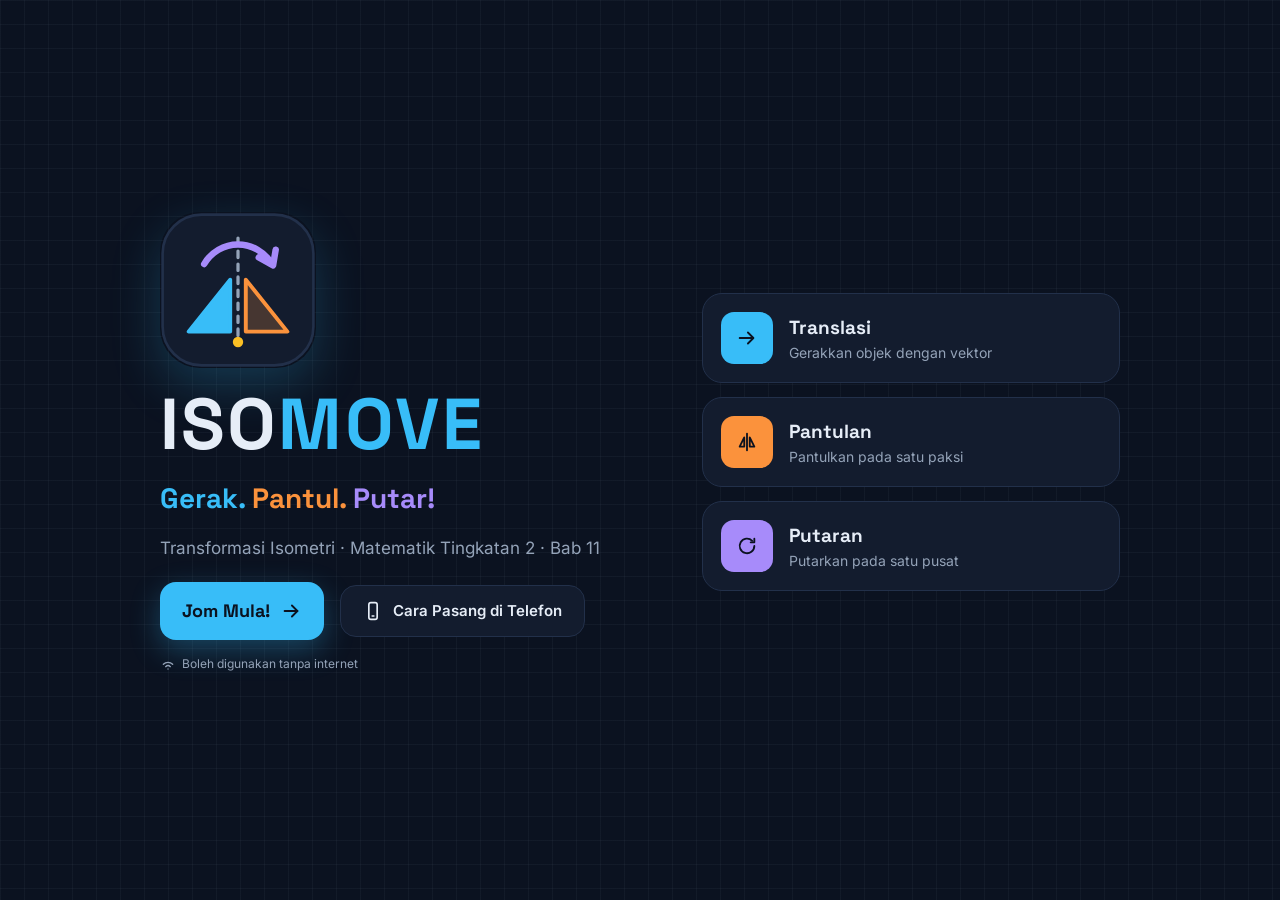
==== index.html @ 56fde545 "Fasa 1: kerangka PWA ISOMOVE Skrin pembuka, utama, simulasi (pratonton), nota/latihan/kuiz (akan dat" ====
<!doctype html>
<html lang="ms">
<head>
  <meta charset="utf-8">
  <meta name="viewport" content="width=device-width, initial-scale=1, viewport-fit=cover">
  <title>ISOMOVE – Transformasi Isometri</title>
  <meta name="description" content="Simulasi, nota, latihan dan kuiz Transformasi Isometri untuk Matematik Tingkatan 2, Bab 11.">
  <meta name="theme-color" content="#0B1220">
  <link rel="manifest" href="manifest.json">
  <link rel="icon" href="favicon.svg" type="image/svg+xml">
  <link rel="apple-touch-icon" href="icons/apple-touch-icon.png">
  <meta name="apple-mobile-web-app-capable" content="yes">
  <meta name="mobile-web-app-capable" content="yes">
  <meta name="apple-mobile-web-app-title" content="ISOMOVE">
  <meta name="apple-mobile-web-app-status-bar-style" content="black-translucent">
  <link rel="preload" href="fonts/inter-latin-400-normal.woff2" as="font" type="font/woff2" crossorigin>
  <link rel="preload" href="fonts/space-grotesk-latin-700-normal.woff2" as="font" type="font/woff2" crossorigin>
  <link rel="stylesheet" href="css/style.css">
</head>
<body>
  <div class="layout">
    <!-- Menu sisi (laptop) -->
    <aside class="sidebar">
      <a href="#/" class="brand" aria-label="ISOMOVE – skrin pembuka">
        <img src="icons/logo.svg" alt="" width="44" height="44">
        <span class="wordmark">ISO<span>MOVE</span></span>
      </a>
      <nav class="side-nav" aria-label="Navigasi utama" data-nav></nav>
      <p class="offline-note"><span data-icon="wifi"></span> Boleh digunakan tanpa internet</p>
    </aside>

    <!-- Kandungan -->
    <main id="view" class="view" tabindex="-1"></main>

    <!-- Navigasi bawah (telefon) -->
    <nav class="bottom-nav" aria-label="Navigasi utama" data-nav></nav>
  </div>

  <div class="toast" id="toast" role="status" aria-live="polite"></div>

  <noscript><p style="padding:24px;color:#E6EDF7">ISOMOVE memerlukan JavaScript. Sila hidupkan JavaScript dalam pelayar anda.</p></noscript>
  <script src="js/app.js"></script>
</body>
</html>
---- css/style.css ----
/* ===== ISOMOVE – gaya utama ===== */
@font-face { font-family: 'Inter'; font-weight: 400; font-display: swap; src: url('../fonts/inter-latin-400-normal.woff2') format('woff2'); }
@font-face { font-family: 'Inter'; font-weight: 600; font-display: swap; src: url('../fonts/inter-latin-600-normal.woff2') format('woff2'); }
@font-face { font-family: 'Inter'; font-weight: 700; font-display: swap; src: url('../fonts/inter-latin-700-normal.woff2') format('woff2'); }
@font-face { font-family: 'Space Grotesk'; font-weight: 500; font-display: swap; src: url('../fonts/space-grotesk-latin-500-normal.woff2') format('woff2'); }
@font-face { font-family: 'Space Grotesk'; font-weight: 700; font-display: swap; src: url('../fonts/space-grotesk-latin-700-normal.woff2') format('woff2'); }

:root {
  --bg: #0B1220;
  --surface: #131C2E;
  --nav: #0E1626;
  --border: #22304A;
  --text: #E6EDF7;
  --muted: #94A3B8;
  --translasi: #38BDF8;
  --pantulan: #FB923C;
  --putaran: #A78BFA;
  --amber: #FBBF24;
  --green: #34D399;
  --head: 'Space Grotesk', system-ui, sans-serif;
  --body: 'Inter', system-ui, -apple-system, 'Segoe UI', sans-serif;
  --radius: 20px;
  --safe-bottom: env(safe-area-inset-bottom, 0px);
}

* { box-sizing: border-box; }
[hidden] { display: none !important; }
html, body { margin: 0; height: 100%; }
body {
  background-color: var(--bg);
  background-image:
    linear-gradient(rgba(148,163,184,0.06) 1px, transparent 1px),
    linear-gradient(90deg, rgba(148,163,184,0.06) 1px, transparent 1px);
  background-size: 24px 24px;
  color: var(--text);
  font-family: var(--body);
  -webkit-font-smoothing: antialiased;
  -webkit-tap-highlight-color: transparent;
}
a { color: var(--translasi); }
button { font: inherit; }
h1, h2, h3 { margin: 0; }
p { margin: 0; }
svg { flex: none; }
:focus-visible { outline: 3px solid var(--translasi); outline-offset: 2px; border-radius: 8px; }

.wordmark { font-family: var(--head); font-weight: 700; letter-spacing: 0.03em; color: var(--text); }
.wordmark span { color: var(--translasi); }

/* ===== Susun atur ===== */
.layout { min-height: 100%; display: flex; flex-direction: column; }
.view { flex: 1; outline: none; padding: 24px 20px calc(110px + var(--safe-bottom)); max-width: 1040px; width: 100%; margin: 0 auto; }
.sidebar { display: none; }

/* Navigasi bawah (telefon) */
.bottom-nav {
  position: fixed; left: 0; right: 0; bottom: 0; z-index: 20;
  display: flex; justify-content: space-around; align-items: center;
  padding: 8px 8px calc(14px + var(--safe-bottom));
  background: var(--nav); border-top: 1px solid var(--border);
}
.bottom-nav a {
  display: flex; flex-direction: column; align-items: center; justify-content: center; gap: 4px;
  min-width: 62px; min-height: 52px; border-radius: 14px;
  color: var(--muted); text-decoration: none; font-size: 11px; font-weight: 600;
}
.bottom-nav a.active { color: var(--translasi); background: rgba(56,189,248,0.12); }
.bottom-nav a.nav-sim { margin-top: -34px; gap: 6px; color: var(--putaran); font-weight: 700; background: none; }
.bottom-nav a.nav-sim .sim-circle {
  width: 62px; height: 62px; border-radius: 999px; display: flex; align-items: center; justify-content: center;
  background: var(--putaran); color: var(--bg);
  box-shadow: 0 0 0 5px var(--bg), 0 10px 26px rgba(167,139,250,0.40);
}
.bottom-nav a.nav-sim.active .sim-circle { box-shadow: 0 0 0 5px var(--bg), 0 0 0 7px var(--putaran), 0 10px 26px rgba(167,139,250,0.45); }

/* Skrin penuh tanpa navigasi (pembuka, cara pasang) */
body.fullscreen .bottom-nav, body.fullscreen .sidebar { display: none !important; }
body.fullscreen .view { padding-bottom: calc(32px + var(--safe-bottom)); }

/* ===== Laptop / skrin lebar ===== */
@media (min-width: 900px) {
  .layout { flex-direction: row; }
  .bottom-nav { display: none; }
  .sidebar {
    display: flex; flex-direction: column; gap: 28px;
    position: sticky; top: 0; height: 100vh; width: 250px; flex: none;
    padding: 28px 20px; background: var(--nav); border-right: 1px solid var(--border);
  }
  .brand { display: flex; align-items: center; gap: 12px; text-decoration: none; }
  .brand .wordmark { font-size: 22px; }
  .side-nav { display: flex; flex-direction: column; gap: 4px; }
  .side-nav a {
    display: flex; align-items: center; gap: 12px; min-height: 48px; padding: 0 16px; border-radius: 14px;
    color: var(--muted); text-decoration: none; font-size: 15px; font-weight: 600;
  }
  .side-nav a:hover { color: var(--text); background: rgba(148,163,184,0.08); }
  .side-nav a.active { color: var(--translasi); background: rgba(56,189,248,0.12); }
  .side-nav a.nav-sim { margin: 6px 0; min-height: 52px; border-radius: 16px; background: var(--putaran); color: var(--bg); font-weight: 700; box-shadow: 0 8px 24px rgba(167,139,250,0.30); }
  .side-nav a.nav-sim:hover { background: #B9A2FC; color: var(--bg); }
  .side-nav a.nav-sim.active { box-shadow: 0 0 0 3px var(--nav), 0 0 0 5px var(--putaran), 0 8px 24px rgba(167,139,250,0.35); }
  .offline-note { margin-top: auto; display: flex; align-items: center; gap: 8px; font-size: 12px; color: var(--muted); }
  .view { padding: 40px 40px 56px; }
}

/* ===== Komponen ===== */
.page-head { display: flex; flex-wrap: wrap; justify-content: space-between; align-items: flex-end; gap: 16px; margin-bottom: 20px; }
.page-head .eyebrow { font-size: 12px; font-weight: 600; letter-spacing: 0.12em; text-transform: uppercase; color: var(--accent, var(--translasi)); }
.page-head h1 { font-family: var(--head); font-size: 30px; font-weight: 700; margin-top: 4px; }
.page-head p { color: var(--muted); font-size: 14px; margin-top: 4px; }
@media (min-width: 900px) { .page-head h1 { font-size: 40px; } .page-head p { font-size: 16px; } }

.card { background: var(--surface); border: 1px solid var(--border); border-radius: var(--radius); padding: 18px; }
.stack { display: flex; flex-direction: column; gap: 16px; }

.pill { display: inline-flex; align-items: center; gap: 6px; padding: 8px 14px; border-radius: 999px; font-size: 13px; font-weight: 700; }
.pill-star { background: rgba(251,191,36,0.12); color: var(--amber); }

.btn {
  display: inline-flex; align-items: center; justify-content: center; gap: 10px;
  min-height: 52px; padding: 0 22px; border-radius: 16px; border: 0; cursor: pointer;
  font-weight: 700; font-size: 16px; text-decoration: none;
}
.btn-primary { background: var(--translasi); color: var(--bg); box-shadow: 0 10px 30px rgba(56,189,248,0.30); font-family: var(--head); font-size: 18px; min-height: 58px; }
.btn-primary:hover { background: #7DD3FC; }
.btn-ghost { background: var(--surface); border: 1px solid var(--border); color: var(--text); font-weight: 600; font-size: 15px; }
.btn-ghost:hover { border-color: var(--muted); }
.btn[disabled], .btn[aria-disabled="true"] { opacity: 0.5; cursor: not-allowed; box-shadow: none; }

/* Progress */
.progress-row { display: flex; flex-wrap: wrap; gap: 14px; }
.progress-item { flex: 1 1 90px; display: flex; flex-direction: column; gap: 6px; }
.progress-item .label { display: flex; justify-content: space-between; font-size: 12px; }
.progress-item .label b { font-weight: 600; }
.progress-item .label span { color: var(--muted); }
.bar { height: 8px; border-radius: 999px; background: var(--border); overflow: hidden; }
.bar i { display: block; height: 100%; border-radius: 999px; min-width: 6px; }

/* Kad menu utama */
.menu-grid { display: grid; grid-template-columns: repeat(2, minmax(0, 1fr)); gap: 12px; }
@media (min-width: 900px) { .menu-grid { grid-template-columns: repeat(4, minmax(0, 1fr)); gap: 16px; } }
.menu-card { display: flex; flex-direction: column; gap: 14px; min-height: 150px; text-decoration: none; color: var(--text); transition: transform .15s, border-color .15s; }
.menu-card:hover { transform: translateY(-2px); border-color: var(--c); }
.menu-card .icon-box { width: 48px; height: 48px; border-radius: 14px; display: flex; align-items: center; justify-content: center; color: var(--c); background: color-mix(in srgb, var(--c) 14%, transparent); }
.menu-card h2 { font-family: var(--head); font-size: 19px; }
.menu-card p { font-size: 12.5px; line-height: 1.4; color: var(--muted); margin-top: 4px; }

/* Skrin pembuka */
.splash { min-height: calc(100vh - 56px); display: flex; flex-direction: column; justify-content: center; gap: 28px; position: relative; }
.splash-main { display: flex; flex-direction: column; align-items: center; gap: 20px; text-align: center; }
.splash-logo { width: 156px; height: 156px; border-radius: 40px; box-shadow: 0 18px 50px rgba(56,189,248,0.22); }
.splash h1 { font-family: var(--head); font-size: 50px; line-height: 1; letter-spacing: 0.03em; }
.splash h1 span { color: var(--translasi); }
.slogan { font-family: var(--head); font-size: 20px; font-weight: 700; }
.splash .sub { color: var(--muted); font-size: 14px; }
.tiles { display: flex; gap: 10px; width: 100%; }
.tile { flex: 1; display: flex; flex-direction: column; align-items: center; gap: 8px; padding: 14px 6px; }
.tile .icon-box { width: 42px; height: 42px; border-radius: 13px; display: flex; align-items: center; justify-content: center; background: var(--c); color: var(--bg); }
.tile b { font-size: 13px; }
.tile small { display: none; color: var(--muted); font-size: 14px; }
.splash-actions { display: flex; flex-direction: column; gap: 12px; }
.splash-actions .note { display: flex; align-items: center; justify-content: center; gap: 6px; font-size: 12px; color: var(--muted); }
.deco { position: fixed; pointer-events: none; z-index: -1; }

@media (min-width: 900px) {
  .splash { flex-direction: row; flex-wrap: wrap; align-items: center; justify-content: center; gap: 64px; min-height: calc(100vh - 96px); }
  .splash-main { flex: 1 1 420px; max-width: 520px; align-items: flex-start; text-align: left; }
  .splash h1 { font-size: 72px; }
  .slogan { font-size: 28px; }
  .splash .sub { font-size: 17px; line-height: 1.5; }
  .tiles { flex: 1 1 360px; max-width: 440px; flex-direction: column; gap: 14px; order: 2; }
  .tile { flex-direction: row; gap: 16px; padding: 18px; text-align: left; }
  .tile .icon-box { width: 52px; height: 52px; }
  .tile b { font-family: var(--head); font-size: 19px; }
  .tile small { display: block; margin-top: 4px; }
  .splash-actions { flex-direction: row; flex-wrap: wrap; align-items: center; gap: 16px; }
}
.splash-mobile-only { display: contents; }
.splash-desktop-actions { display: none; }
@media (min-width: 900px) {
  .splash-mobile-only { display: none; }
  .splash-desktop-actions { display: flex; }
}

/* Tab */
.tabs { display: grid; grid-auto-flow: column; grid-auto-columns: minmax(0, 1fr); gap: 4px; padding: 4px; border-radius: 14px; background: var(--surface); border: 1px solid var(--border); }
@media (min-width: 900px) { .tabs { display: inline-grid; grid-auto-columns: 140px; } }
.tabs button { min-height: 44px; border: 0; border-radius: 10px; background: transparent; color: var(--muted); font-weight: 700; font-size: 14px; cursor: pointer; }
.tabs button[aria-selected="true"] { background: var(--c, var(--translasi)); color: var(--bg); }

/* Langkah pasang */
.steps { list-style: none; margin: 0; padding: 0; display: flex; flex-direction: column; gap: 10px; }
.step { display: flex; gap: 14px; align-items: flex-start; }
.step .num { flex: none; width: 34px; height: 34px; border-radius: 999px; display: flex; align-items: center; justify-content: center; background: var(--translasi); color: var(--bg); font-family: var(--head); font-weight: 700; }
.step .txt { flex: 1; display: flex; flex-direction: column; gap: 4px; }
.step .txt b { font-size: 15px; }
.step .txt span { font-size: 13px; line-height: 1.45; color: var(--muted); }
.step .ico { color: var(--translasi); padding-top: 4px; }
.back { display: inline-flex; width: 44px; height: 44px; border-radius: 14px; align-items: center; justify-content: center; background: var(--surface); border: 1px solid var(--border); color: var(--text); margin-bottom: 14px; }
.notice { display: flex; gap: 12px; align-items: center; padding: 14px 16px; border-radius: 16px; font-size: 13px; line-height: 1.45; }
.notice-green { background: rgba(52,211,153,0.10); border: 1px solid rgba(52,211,153,0.4); }
.notice-green .ico { color: var(--green); }
.notice-amber { background: rgba(251,191,36,0.08); border: 1px solid rgba(251,191,36,0.35); }
.notice-amber .ico { color: var(--amber); }
.install-box { display: none; }
.install-box.show { display: flex; }

/* Simulasi & akan datang */
.sim-grid { display: grid; grid-template-columns: 1fr; gap: 12px; }
@media (min-width: 700px) { .sim-grid { grid-template-columns: repeat(3, minmax(0, 1fr)); gap: 18px; } }
.sim-card { display: flex; flex-direction: column; gap: 12px; }
.sim-card .diagram { border-radius: 14px; background: var(--bg); padding: 6px; }
.sim-card h2 { font-family: var(--head); font-size: 20px; color: var(--c); }
.sim-card p { font-size: 13px; color: var(--muted); line-height: 1.45; }
.badge { align-self: flex-start; display: inline-flex; align-items: center; gap: 6px; padding: 6px 12px; border-radius: 999px; font-size: 12px; font-weight: 700; color: var(--c); border: 1px dashed var(--c); }

.soon { display: flex; flex-direction: column; align-items: center; text-align: center; gap: 14px; padding: 40px 24px; }
.soon .icon-box { width: 72px; height: 72px; border-radius: 22px; display: flex; align-items: center; justify-content: center; color: var(--c); background: color-mix(in srgb, var(--c) 14%, transparent); }
.soon h2 { font-family: var(--head); font-size: 22px; }
.soon p { color: var(--muted); font-size: 14px; line-height: 1.5; max-width: 420px; }
.soon ul { list-style: none; margin: 4px 0 0; padding: 0; display: flex; flex-wrap: wrap; justify-content: center; gap: 8px; }
.soon li { padding: 8px 14px; border-radius: 999px; background: var(--bg); border: 1px solid var(--border); font-size: 13px; }

/* Toast */
.toast { position: fixed; left: 50%; bottom: calc(110px + var(--safe-bottom)); transform: translate(-50%, 20px); opacity: 0; pointer-events: none; z-index: 50; padding: 12px 18px; border-radius: 14px; background: var(--surface); border: 1px solid var(--border); font-size: 14px; transition: .25s; max-width: calc(100% - 40px); }
.toast.show { opacity: 1; transform: translate(-50%, 0); }
@media (min-width: 900px) { .toast { bottom: 32px; } }

@media (prefers-reduced-motion: reduce) { * { transition: none !important; } }
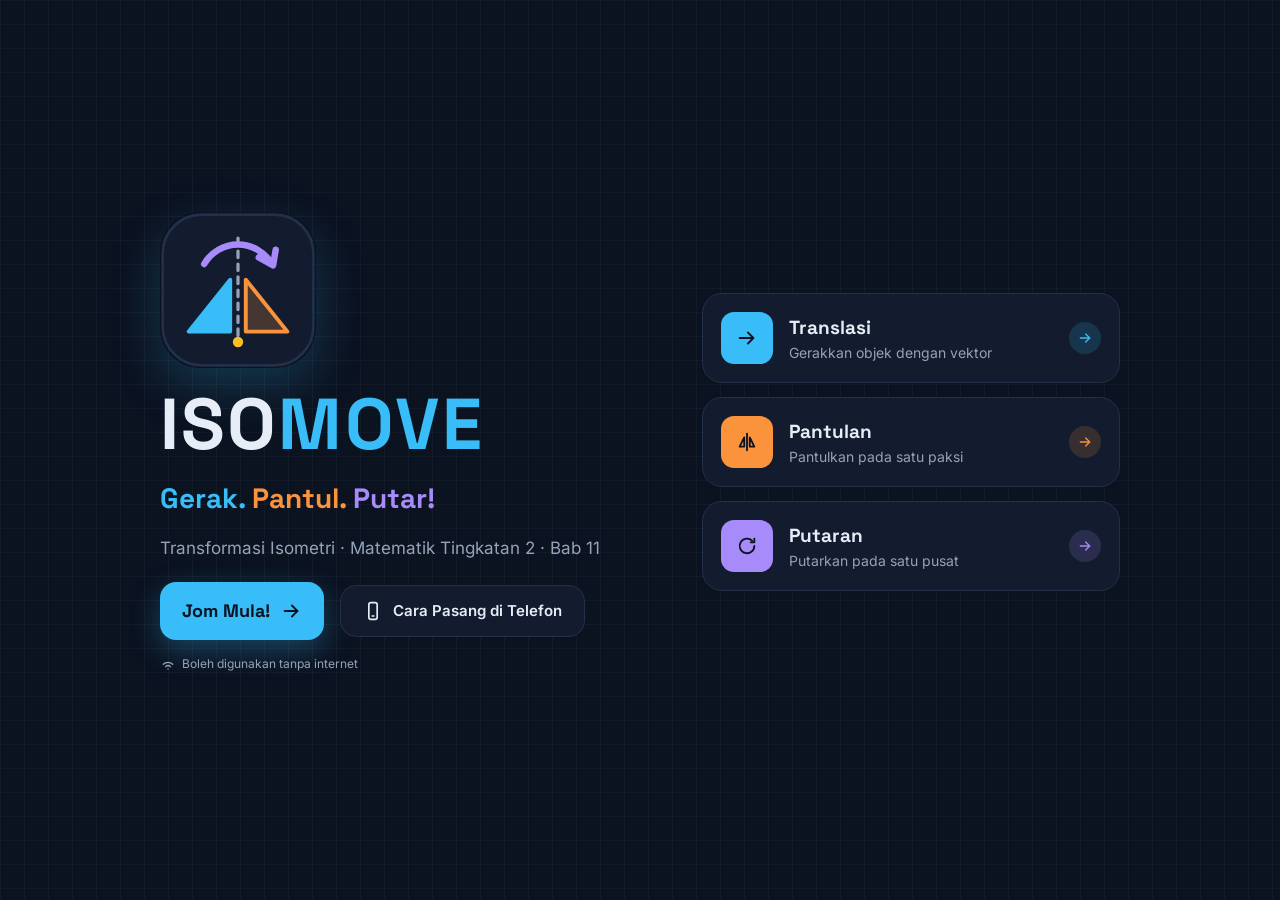
==== commit 9deb0c74: "Bunyi dan bintang: Latihan, Kuiz dan Simulasi, dengan butang tutup/buka bunyi Co-Authored-By: Claude" ====
--- a/index.html
+++ b/index.html
@@ -39,6 +39,7 @@
   <div class="toast" id="toast" role="status" aria-live="polite"></div>
 
   <noscript><p style="padding:24px;color:#E6EDF7">ISOMOVE memerlukan JavaScript. Sila hidupkan JavaScript dalam pelayar anda.</p></noscript>
+  <script src="js/fx.js"></script>
   <script src="js/app.js"></script>
 </body>
 </html>
--- a/css/style.css
+++ b/css/style.css
@@ -211,6 +211,8 @@
 .sim-card .diagram { border-radius: 14px; background: var(--bg); padding: 6px; }
 .sim-card h2 { font-family: var(--head); font-size: 20px; color: var(--c); }
 .sim-card p { font-size: 13px; color: var(--muted); line-height: 1.45; }
+.sim-open { align-self: flex-start; min-height: 46px; padding: 0 18px; font-size: 15px; background: var(--c); color: var(--bg); }
+.sim-open:hover { filter: brightness(1.12); }
 .badge { align-self: flex-start; display: inline-flex; align-items: center; gap: 6px; padding: 6px 12px; border-radius: 999px; font-size: 12px; font-weight: 700; color: var(--c); border: 1px dashed var(--c); }
 
 .soon { display: flex; flex-direction: column; align-items: center; text-align: center; gap: 14px; padding: 40px 24px; }
@@ -226,3 +228,158 @@
 @media (min-width: 900px) { .toast { bottom: 32px; } }
 
 @media (prefers-reduced-motion: reduce) { * { transition: none !important; } }
+
+/* ===== Nota ===== */
+.nota-cols { display: grid; grid-template-columns: minmax(0, 1fr); gap: 16px; }
+@media (min-width: 1000px) { .nota-cols { grid-template-columns: minmax(0, 1.05fr) minmax(0, 0.95fr); gap: 20px; align-items: start; } }
+.nota-sec { display: flex; flex-direction: column; gap: 10px; font-size: 15px; line-height: 1.6; }
+.nota-sec h2 { font-family: var(--head); font-size: 18px; color: var(--c); }
+.nota-sec p { margin: 0; }
+.nota-sec b { color: var(--text); font-weight: 700; }
+.nota-sec .diagram { border-radius: 14px; background: var(--bg); padding: 8px; }
+.nota-sec .cap { font-size: 13px; color: var(--muted); }
+.bul { margin: 0; padding-left: 20px; display: flex; flex-direction: column; gap: 6px; }
+.bul li::marker { color: var(--c); }
+.formula { display: flex; justify-content: center; padding: 6px 0; font-size: 22px; }
+.eg { font-size: 14px; color: var(--muted); display: flex; flex-wrap: wrap; align-items: center; gap: 6px; }
+.vec { display: inline-flex; flex-direction: column; align-items: center; justify-content: center; vertical-align: middle; padding: 1px 9px; line-height: 1.2; border-left: 2px solid currentColor; border-right: 2px solid currentColor; border-radius: 10px; font-family: var(--head); font-weight: 700; color: var(--text); }
+.formula .vec { padding: 4px 14px; border-width: 3px; border-radius: 14px; color: var(--c); }
+.props { list-style: none; margin: 0; padding: 0; display: grid; grid-template-columns: repeat(3, minmax(0, 1fr)); gap: 8px; }
+@media (max-width: 420px) { .props { grid-template-columns: minmax(0, 1fr); } }
+.prop { display: flex; gap: 10px; align-items: flex-start; padding: 10px 12px; border-radius: 14px; background: var(--bg); border: 1px solid var(--border); }
+.prop span { display: flex; flex-direction: column; }
+.prop b { font-size: 13px; }
+.prop small { font-size: 13px; line-height: 1.35; }
+.prop .prop-ico { flex: none; width: 26px; height: 26px; border-radius: 999px; align-items: center; justify-content: center; }
+.prop.ok .prop-ico { background: rgba(52,211,153,0.15); color: var(--green); }
+.prop.ok small { color: var(--green); }
+.prop.chg .prop-ico { background: rgba(251,191,36,0.15); color: var(--amber); }
+.prop.chg small { color: var(--amber); }
+.q { font-weight: 600; display: block; }
+.q .vec { margin: 0 2px; }
+.steps-sol { margin: 0; padding-left: 22px; display: flex; flex-direction: column; gap: 6px; color: var(--text); }
+.steps-sol li::marker { color: var(--c); font-weight: 700; }
+.ans { padding: 10px 14px; border-radius: 12px; background: rgba(52,211,153,0.10); border: 1px solid rgba(52,211,153,0.35); }
+.ans b { color: var(--green) !important; }
+.nota-sec.warn { border-color: rgba(251,191,36,0.35); }
+.nota-sec.warn h2 { color: var(--amber); }
+.nota-sec.warn .bul li::marker { color: var(--amber); }
+.nota-go { min-height: 54px; background: var(--c); color: var(--bg); font-family: var(--head); font-size: 17px; }
+.nota-go:hover { filter: brightness(1.12); }
+
+/* ===== Latihan ===== */
+.lat-grid { display: grid; grid-template-columns: minmax(0, 1fr); gap: 14px; }
+@media (min-width: 1000px) { .lat-grid { grid-template-columns: repeat(3, minmax(0, 1fr)); gap: 16px; } }
+.lat-topic { display: flex; flex-direction: column; gap: 14px; }
+.lat-topic-head { display: flex; align-items: center; gap: 12px; }
+.lat-topic-head .icon-box { width: 48px; height: 48px; border-radius: 14px; display: flex; align-items: center; justify-content: center; background: var(--c); color: var(--bg); }
+.lat-topic-head h2 { font-family: var(--head); font-size: 20px; color: var(--c); }
+.lat-topic-head p { font-size: 13px; color: var(--muted); }
+.lv-row { display: grid; grid-template-columns: repeat(3, minmax(0, 1fr)); gap: 8px; }
+.lv-btn { position: relative; display: flex; flex-direction: column; align-items: center; justify-content: center; gap: 2px; min-height: 64px; padding: 8px 4px; border-radius: 14px; border: 1px solid var(--border); background: var(--bg); color: var(--text); cursor: pointer; }
+.lv-btn:hover { border-color: var(--c); }
+.lv-btn b { font-size: 14px; }
+.lv-btn small { font-size: 11px; color: var(--muted); }
+.lv-done { position: absolute; top: -6px; right: -6px; width: 22px; height: 22px; border-radius: 999px; display: flex; align-items: center; justify-content: center; background: var(--green); color: var(--bg); }
+
+.lat-top { display: flex; align-items: center; gap: 12px; margin-bottom: 12px; }
+.lat-top .back { margin: 0; cursor: pointer; }
+.lat-meta { flex: 1; display: flex; flex-direction: column; gap: 2px; }
+.lat-meta .eyebrow { font-size: 12px; font-weight: 700; letter-spacing: .1em; text-transform: uppercase; }
+.lat-meta b { font-family: var(--head); font-size: 20px; }
+.lat-bar { margin-bottom: 16px; }
+.lat-cols { display: grid; grid-template-columns: minmax(0, 1fr); gap: 16px; }
+@media (min-width: 1000px) { .lat-cols { grid-template-columns: minmax(0, 1.1fr) minmax(0, 0.9fr); gap: 20px; align-items: start; } }
+.lat-q { display: flex; flex-direction: column; gap: 12px; }
+.q-text { font-size: 16px; font-weight: 600; line-height: 1.6; }
+.q-text .vec { margin: 0 3px; }
+.lat-q .diagram, .feedback .diagram { border-radius: 14px; background: var(--bg); padding: 6px; }
+.lat-h { font-size: 14px; color: var(--muted); font-weight: 600; }
+.opts { display: grid; grid-template-columns: repeat(3, minmax(0, 1fr)); gap: 10px; }
+.opts-col { grid-template-columns: minmax(0, 1fr); }
+.opt { min-height: 54px; padding: 10px 14px; border-radius: 14px; border: 2px solid var(--border); background: var(--surface); color: var(--text); font-weight: 600; font-size: 15px; cursor: pointer; text-align: center; }
+.opts-col .opt { text-align: left; }
+.opt:hover:not(:disabled) { border-color: var(--muted); }
+.opt.sel { border-color: var(--c); background: color-mix(in srgb, var(--c) 14%, var(--surface)); }
+.opt.right { border-color: var(--green); background: rgba(52,211,153,0.14); }
+.opt.wrong { border-color: var(--pantulan); background: rgba(251,146,60,0.14); }
+.opt:disabled { cursor: default; }
+.ans-row { display: flex; align-items: center; gap: 10px; flex-wrap: wrap; }
+.ans-lbl { font-family: var(--head); font-size: 24px; }
+.num-in { display: flex; flex-direction: column; align-items: center; gap: 2px; }
+.num-in span { font-size: 11px; color: var(--muted); }
+.num-in input { width: 84px; min-height: 52px; border-radius: 14px; border: 2px solid var(--border); background: var(--bg); color: var(--text); font-family: var(--head); font-size: 22px; font-weight: 700; text-align: center; }
+.num-in input:focus { outline: none; border-color: var(--c); }
+.vec-in { display: inline-flex; flex-direction: column; gap: 6px; padding: 6px 12px; border-left: 3px solid var(--c); border-right: 3px solid var(--c); border-radius: 16px; }
+.vec-in .num-in { flex-direction: row; gap: 8px; }
+.feedback { border-radius: 18px; padding: 16px; display: flex; flex-direction: column; gap: 10px; font-size: 15px; line-height: 1.6; }
+.feedback h3 { display: flex; align-items: center; gap: 6px; font-family: var(--head); font-size: 20px; }
+.feedback p { margin: 0; }
+.feedback .vec { margin: 0 3px; }
+.fb-ok { background: rgba(52,211,153,0.10); border: 1px solid rgba(52,211,153,0.4); }
+.fb-ok h3 { color: var(--green); }
+.fb-no { background: rgba(251,146,60,0.10); border: 1px solid rgba(251,146,60,0.4); }
+.fb-no h3 { color: var(--pantulan); }
+.lat-actions { display: flex; gap: 10px; }
+.lat-main { flex: 1; }
+.lat-msg { min-height: 18px; font-size: 13px; font-weight: 600; color: var(--amber); }
+.lat-done { max-width: 520px; margin: 24px auto; display: flex; flex-direction: column; align-items: center; gap: 14px; text-align: center; padding: 32px 24px; }
+.big-score { font-family: var(--head); font-size: 72px; font-weight: 700; line-height: 1; color: var(--c); }
+.big-score small { font-size: 26px; color: var(--muted); margin-left: 6px; }
+.stars-row { display: flex; gap: 6px; color: var(--border); }
+.stars-row .on { color: var(--amber); }
+.stars-row .on svg { fill: var(--amber); }
+.done-msg { font-size: 18px; font-weight: 700; }
+.muted-p { color: var(--muted); font-size: 14px; }
+.done-actions { display: flex; flex-direction: column; gap: 10px; width: 100%; margin-top: 6px; }
+
+/* ===== Kuiz ===== */
+.k-start { display: grid; grid-template-columns: minmax(0, 1fr); gap: 16px; }
+.k-start { max-width: 640px; }
+.k-rules { display: flex; flex-direction: column; gap: 16px; padding: 24px; }
+.k-rules h2, .k-record h2 { font-family: var(--head); font-size: 20px; }
+.k-list { list-style: none; margin: 0; padding: 0; display: flex; flex-direction: column; gap: 12px; }
+.k-list li { display: flex; gap: 12px; align-items: flex-start; font-size: 15px; line-height: 1.5; }
+.k-list svg { color: var(--green); margin-top: 2px; }
+.k-go { background: var(--green); box-shadow: 0 10px 30px rgba(52,211,153,0.30); }
+.k-go:hover { background: #6EE7B7; }
+.k-record { display: flex; flex-direction: column; align-items: center; justify-content: center; gap: 8px; text-align: center; padding: 28px; }
+.k-rec-ico { width: 60px; height: 60px; border-radius: 18px; display: flex; align-items: center; justify-content: center; background: rgba(251,191,36,0.14); color: var(--amber); }
+.k-rec-score { font-family: var(--head); font-size: 56px; font-weight: 700; line-height: 1; color: var(--amber); }
+.k-rec-score small { font-size: 22px; color: var(--muted); margin-left: 4px; }
+.k-record p { color: var(--muted); font-size: 14px; }
+.k-timer { display: inline-flex; align-items: center; gap: 6px; padding: 8px 14px; border-radius: 999px; background: rgba(52,211,153,0.12); color: var(--green); font-family: var(--head); font-size: 18px; font-weight: 700; transition: background .3s, color .3s; }
+.k-timer.low { background: rgba(251,191,36,0.15); color: var(--amber); }
+.k-timer.crit { background: rgba(251,146,60,0.2); color: var(--pantulan); animation: kpulse 1s infinite; }
+@keyframes kpulse { 50% { transform: scale(1.08); } }
+@media (prefers-reduced-motion: reduce) { .k-timer.crit { animation: none; } }
+.k-dots { display: flex; gap: 6px; margin: -6px 0 16px; }
+.k-dots span { flex: 1; height: 6px; border-radius: 999px; background: var(--border); }
+.k-dots span.done { background: var(--muted); }
+.k-dots span.now { background: var(--green); }
+.k-break { width: 100%; display: flex; flex-direction: column; gap: 10px; margin: 4px 0; }
+.k-row { display: grid; grid-template-columns: 90px minmax(0, 1fr) 40px; gap: 12px; align-items: center; font-size: 14px; text-align: left; }
+.k-row span { color: var(--c); font-weight: 700; }
+.k-row b { text-align: right; }
+.k-newbest { display: inline-flex; align-items: center; gap: 6px; padding: 6px 14px; border-radius: 999px; background: rgba(251,191,36,0.15); color: var(--amber); font-weight: 700; font-size: 13px; }
+
+/* Jubin skrin pembuka boleh ditekan */
+a.tile { position: relative; text-decoration: none; color: var(--text); cursor: pointer; transition: transform .15s, border-color .15s, background .15s; }
+a.tile:hover { border-color: var(--c); transform: translateY(-2px); }
+a.tile:active { transform: scale(0.97); background: color-mix(in srgb, var(--c) 12%, var(--surface)); }
+.tile-go { position: absolute; top: 8px; right: 8px; width: 22px; height: 22px; border-radius: 999px; display: flex; align-items: center; justify-content: center; color: var(--c); background: color-mix(in srgb, var(--c) 16%, transparent); }
+@media (min-width: 900px) {
+  .tile-txt { flex: 1; }
+  .tile-go { position: static; width: 32px; height: 32px; }
+}
+
+.lat-start { width: 100%; min-height: 52px; background: var(--c); color: var(--bg); font-family: var(--head); font-size: 17px; }
+.lat-start:hover { filter: brightness(1.12); }
+
+/* Butang bunyi */
+.head-tools { display: flex; align-items: center; gap: 10px; }
+@media (max-width: 440px) {
+  .lat-top { gap: 8px; }
+  .lat-top .k-timer { padding: 8px 10px; }
+  .lat-top .snd-btn { width: 40px; height: 40px; min-height: 40px; border-radius: 12px; }
+}
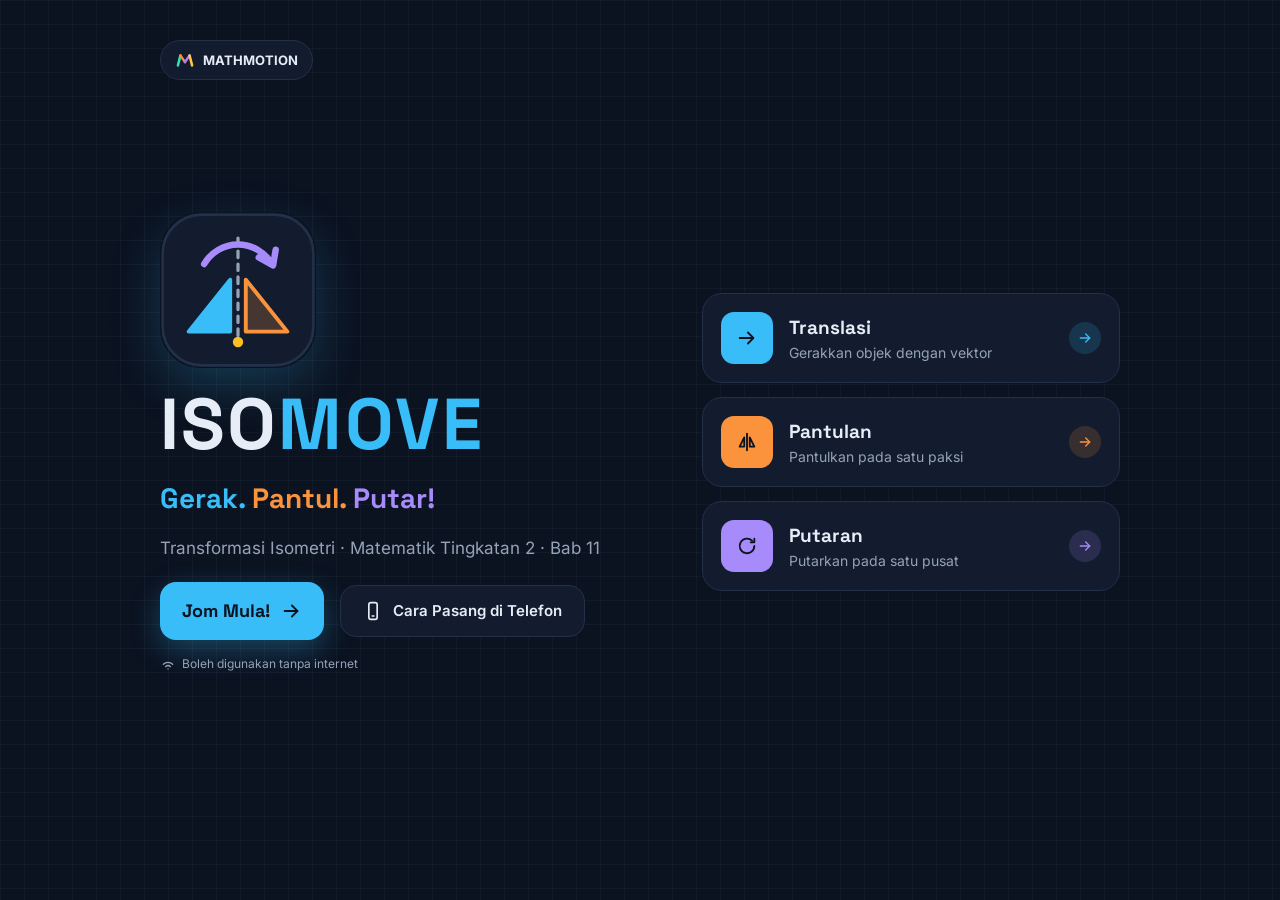
==== commit fec8618a: "Tambah butang MATHMOTION (kembali ke laman utama semua app) Co-Authored-By: Claude Opus 5.5 <noreply" ====
--- a/index.html
+++ b/index.html
@@ -2,7 +2,7 @@
 <html lang="ms">
 <head>
   <meta charset="utf-8">
-  <meta name="viewport" content="width=device-width, initial-scale=1, viewport-fit=cover">
+  <meta name="viewport" content="width=device-width, initial-scale=1, maximum-scale=1, user-scalable=no, viewport-fit=cover">
   <title>ISOMOVE – Transformasi Isometri</title>
   <meta name="description" content="Simulasi, nota, latihan dan kuiz Transformasi Isometri untuk Matematik Tingkatan 2, Bab 11.">
   <meta name="theme-color" content="#0B1220">
@@ -26,6 +26,7 @@
         <span class="wordmark">ISO<span>MOVE</span></span>
       </a>
       <nav class="side-nav" aria-label="Navigasi utama" data-nav></nav>
+      <a class="mmhome" href="/mathmotion/" aria-label="Kembali ke MATHMOTION (semua app)"><svg viewBox="0 0 96 96" aria-hidden="true" style="width:20px;height:20px;flex:none" fill="none" stroke-linecap="round" stroke-width="12"><path d="M14 74 L26 26" stroke="#2EE6A6"/><path d="M26 26 L48 58" stroke="#FF8A3D"/><path d="M48 58 L70 26" stroke="#B57BFF"/><path d="M70 26 L82 74" stroke="#FFC93C"/></svg><span>MATHMOTION</span></a>
       <p class="offline-note"><span data-icon="wifi"></span> Boleh digunakan tanpa internet</p>
     </aside>
 
--- a/css/style.css
+++ b/css/style.css
@@ -49,7 +49,7 @@
 
 /* ===== Susun atur ===== */
 .layout { min-height: 100%; display: flex; flex-direction: column; }
-.view { flex: 1; outline: none; padding: 24px 20px calc(110px + var(--safe-bottom)); max-width: 1040px; width: 100%; margin: 0 auto; }
+.view { flex: 1; outline: none; padding: calc(24px + env(safe-area-inset-top, 0px)) 20px calc(110px + var(--safe-bottom)); max-width: 1040px; width: 100%; margin: 0 auto; }
 .sidebar { display: none; }
 
 /* Navigasi bawah (telefon) */
@@ -206,13 +206,29 @@
 
 /* Simulasi & akan datang */
 .sim-grid { display: grid; grid-template-columns: 1fr; gap: 12px; }
+.sim-card { display: flex; flex-direction: column; gap: 12px; color: inherit; text-decoration: none; border-color: color-mix(in srgb, var(--c) 35%, var(--border)); transition: transform .15s, border-color .15s; -webkit-tap-highlight-color: transparent; touch-action: manipulation; }
+.sim-card:hover { border-color: var(--c); }
+.sim-card:active { transform: scale(.98); }
+.sim-card .diagram { border-radius: 14px; background: var(--bg); padding: 6px; }
+.sim-txt { display: flex; flex-direction: column; gap: 6px; }
+.sim-card h2 { font-family: var(--head); font-size: 22px; color: var(--c); }
+.sim-card p { font-size: 13px; color: var(--muted); line-height: 1.45; }
+.sim-open { align-self: flex-start; min-height: 44px; padding: 0 18px; font-size: 15px; background: var(--c); color: var(--bg); margin-top: 4px; }
+.sim-card:hover .sim-open { filter: brightness(1.12); }
+/* Telefon: 3 pilihan besar muat satu skrin, tanpa skrol */
+@media (max-width: 699px) {
+  .view:has(.sim-grid) .page-head { margin-bottom: 12px; }
+  .view:has(.sim-grid) .page-head h1 { font-size: 26px; }
+  .sim-grid { grid-template-rows: repeat(3, minmax(0, 1fr)); gap: 10px; height: calc(100svh - 236px - var(--safe-bottom) - env(safe-area-inset-top, 0px)); min-height: 360px; }
+  .sim-card { flex-direction: row; align-items: center; gap: 14px; padding: 12px; min-height: 0; overflow: hidden; }
+  .sim-card .diagram { flex: 0 0 44%; height: 100%; display: flex; align-items: center; justify-content: center; padding: 4px; }
+  .sim-card .diagram svg { width: 100%; height: 100%; }
+  .sim-txt { flex: 1; min-width: 0; }
+  .sim-card h2 { font-size: 21px; }
+  .sim-card p { font-size: 12.5px; line-height: 1.4; }
+  .sim-open { min-height: 38px; padding: 0 14px; font-size: 14px; }
+}
 @media (min-width: 700px) { .sim-grid { grid-template-columns: repeat(3, minmax(0, 1fr)); gap: 18px; } }
-.sim-card { display: flex; flex-direction: column; gap: 12px; }
-.sim-card .diagram { border-radius: 14px; background: var(--bg); padding: 6px; }
-.sim-card h2 { font-family: var(--head); font-size: 20px; color: var(--c); }
-.sim-card p { font-size: 13px; color: var(--muted); line-height: 1.45; }
-.sim-open { align-self: flex-start; min-height: 46px; padding: 0 18px; font-size: 15px; background: var(--c); color: var(--bg); }
-.sim-open:hover { filter: brightness(1.12); }
 .badge { align-self: flex-start; display: inline-flex; align-items: center; gap: 6px; padding: 6px 12px; border-radius: 999px; font-size: 12px; font-weight: 700; color: var(--c); border: 1px dashed var(--c); }
 
 .soon { display: flex; flex-direction: column; align-items: center; text-align: center; gap: 14px; padding: 40px 24px; }
@@ -383,3 +399,24 @@
   .lat-top .k-timer { padding: 8px 10px; }
   .lat-top .snd-btn { width: 40px; height: 40px; min-height: 40px; border-radius: 12px; }
 }
+
+/* Rasa seperti app: tiada zoom, tiada "lantun" skrin */
+html { touch-action: manipulation; -webkit-text-size-adjust: 100%; text-size-adjust: 100%; overscroll-behavior: none; }
+body { overscroll-behavior: none; }
+
+/* MATHMOTION: butang ke laman utama */
+.mmhome { display: inline-flex; align-items: center; gap: 8px; height: 40px; padding: 0 14px; border-radius: 20px; background: var(--surface); border: 1px solid var(--border); color: var(--text); font-weight: 700; font-size: 13px; text-decoration: none; white-space: nowrap; }
+.mmhome:hover { border-color: var(--text); }
+.mm-tools { display: flex; align-items: center; gap: 10px; }
+.mmhome.sp { position: absolute; top: 0; left: 0; z-index: 5; }
+.sidebar .mmhome { margin-top: auto; justify-content: center; }
+.sidebar .mmhome + .offline-note { margin-top: -16px; }
+.page-head .mmhome { display: none; }
+@media (max-width: 899px) {
+  .page-head { position: relative; }
+  .page-head > div:first-child { padding-right: 52px; }
+  .page-head .mm-tools { display: contents; }
+  .page-head .mmhome { display: inline-flex; position: absolute; top: 0; right: 0; width: 42px; height: 42px; padding: 0; justify-content: center; }
+  .page-head .mmhome span { display: none; }
+}
+@media (max-height: 700px) { .mmhome.sp { display: none; } }
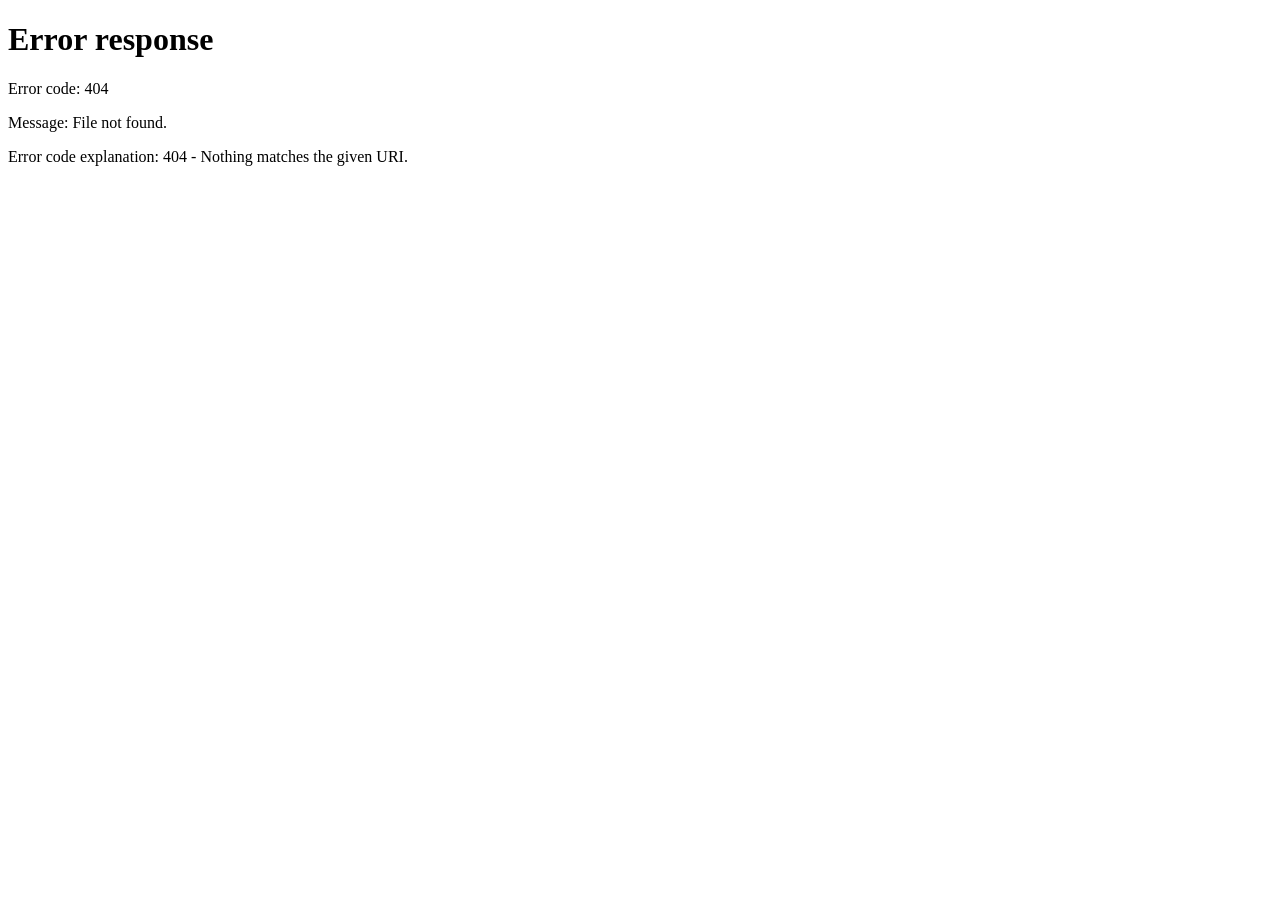
==== commit 6bf0f454: "ISOMOVE berpindah ke /mathmotion/isomove/ (halakan dan buang cache lama) Co-Authored-By: Claude Opus" ====
--- a/index.html
+++ b/index.html
@@ -1,46 +1,15 @@
 <!doctype html>
 <html lang="ms">
 <head>
-  <meta charset="utf-8">
-  <meta name="viewport" content="width=device-width, initial-scale=1, maximum-scale=1, user-scalable=no, viewport-fit=cover">
-  <title>ISOMOVE – Transformasi Isometri</title>
-  <meta name="description" content="Simulasi, nota, latihan dan kuiz Transformasi Isometri untuk Matematik Tingkatan 2, Bab 11.">
-  <meta name="theme-color" content="#0B1220">
-  <link rel="manifest" href="manifest.json">
-  <link rel="icon" href="favicon.svg" type="image/svg+xml">
-  <link rel="apple-touch-icon" href="icons/apple-touch-icon.png">
-  <meta name="apple-mobile-web-app-capable" content="yes">
-  <meta name="mobile-web-app-capable" content="yes">
-  <meta name="apple-mobile-web-app-title" content="ISOMOVE">
-  <meta name="apple-mobile-web-app-status-bar-style" content="black-translucent">
-  <link rel="preload" href="fonts/inter-latin-400-normal.woff2" as="font" type="font/woff2" crossorigin>
-  <link rel="preload" href="fonts/space-grotesk-latin-700-normal.woff2" as="font" type="font/woff2" crossorigin>
-  <link rel="stylesheet" href="css/style.css">
+<meta charset="utf-8">
+<meta name="viewport" content="width=device-width,initial-scale=1">
+<title>ISOMOVE telah berpindah ke MATHMOTION</title>
+<meta http-equiv="refresh" content="0; url=/mathmotion/isomove/">
+<link rel="canonical" href="/mathmotion/isomove/">
+<style>body{margin:0;min-height:100vh;display:flex;align-items:center;justify-content:center;background:#0B1220;color:#E6EDF7;font-family:system-ui,sans-serif;text-align:center;padding:24px}a{color:#38BDF8;font-weight:700}</style>
+<script>location.replace('/mathmotion/isomove/' + location.hash);</script>
 </head>
 <body>
-  <div class="layout">
-    <!-- Menu sisi (laptop) -->
-    <aside class="sidebar">
-      <a href="#/" class="brand" aria-label="ISOMOVE – skrin pembuka">
-        <img src="icons/logo.svg" alt="" width="44" height="44">
-        <span class="wordmark">ISO<span>MOVE</span></span>
-      </a>
-      <nav class="side-nav" aria-label="Navigasi utama" data-nav></nav>
-      <a class="mmhome" href="/mathmotion/" aria-label="Kembali ke MATHMOTION (semua app)"><svg viewBox="0 0 96 96" aria-hidden="true" style="width:20px;height:20px;flex:none" fill="none" stroke-linecap="round" stroke-width="12"><path d="M14 74 L26 26" stroke="#2EE6A6"/><path d="M26 26 L48 58" stroke="#FF8A3D"/><path d="M48 58 L70 26" stroke="#B57BFF"/><path d="M70 26 L82 74" stroke="#FFC93C"/></svg><span>MATHMOTION</span></a>
-      <p class="offline-note"><span data-icon="wifi"></span> Boleh digunakan tanpa internet</p>
-    </aside>
-
-    <!-- Kandungan -->
-    <main id="view" class="view" tabindex="-1"></main>
-
-    <!-- Navigasi bawah (telefon) -->
-    <nav class="bottom-nav" aria-label="Navigasi utama" data-nav></nav>
-  </div>
-
-  <div class="toast" id="toast" role="status" aria-live="polite"></div>
-
-  <noscript><p style="padding:24px;color:#E6EDF7">ISOMOVE memerlukan JavaScript. Sila hidupkan JavaScript dalam pelayar anda.</p></noscript>
-  <script src="js/fx.js"></script>
-  <script src="js/app.js"></script>
+<p>ISOMOVE kini berada di dalam MATHMOTION.<br><a href="/mathmotion/isomove/">Buka ISOMOVE</a></p>
 </body>
 </html>
